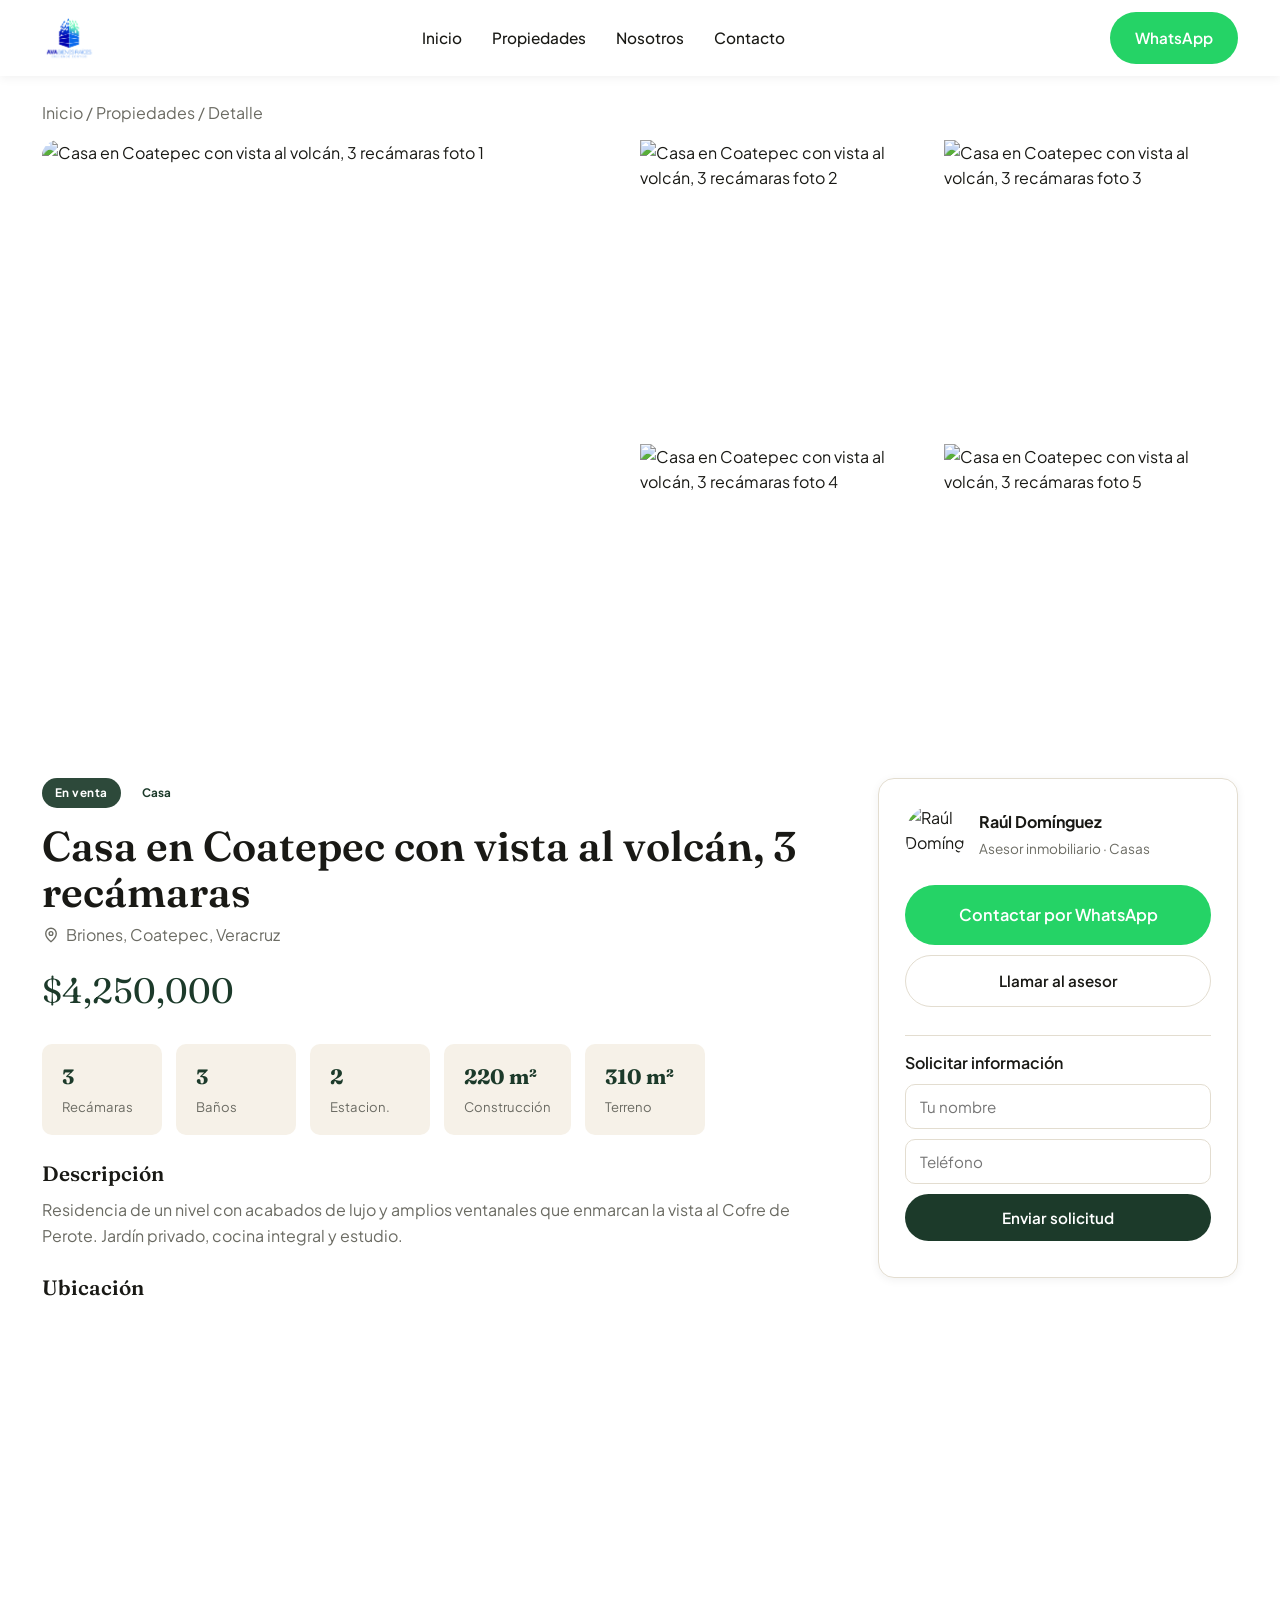
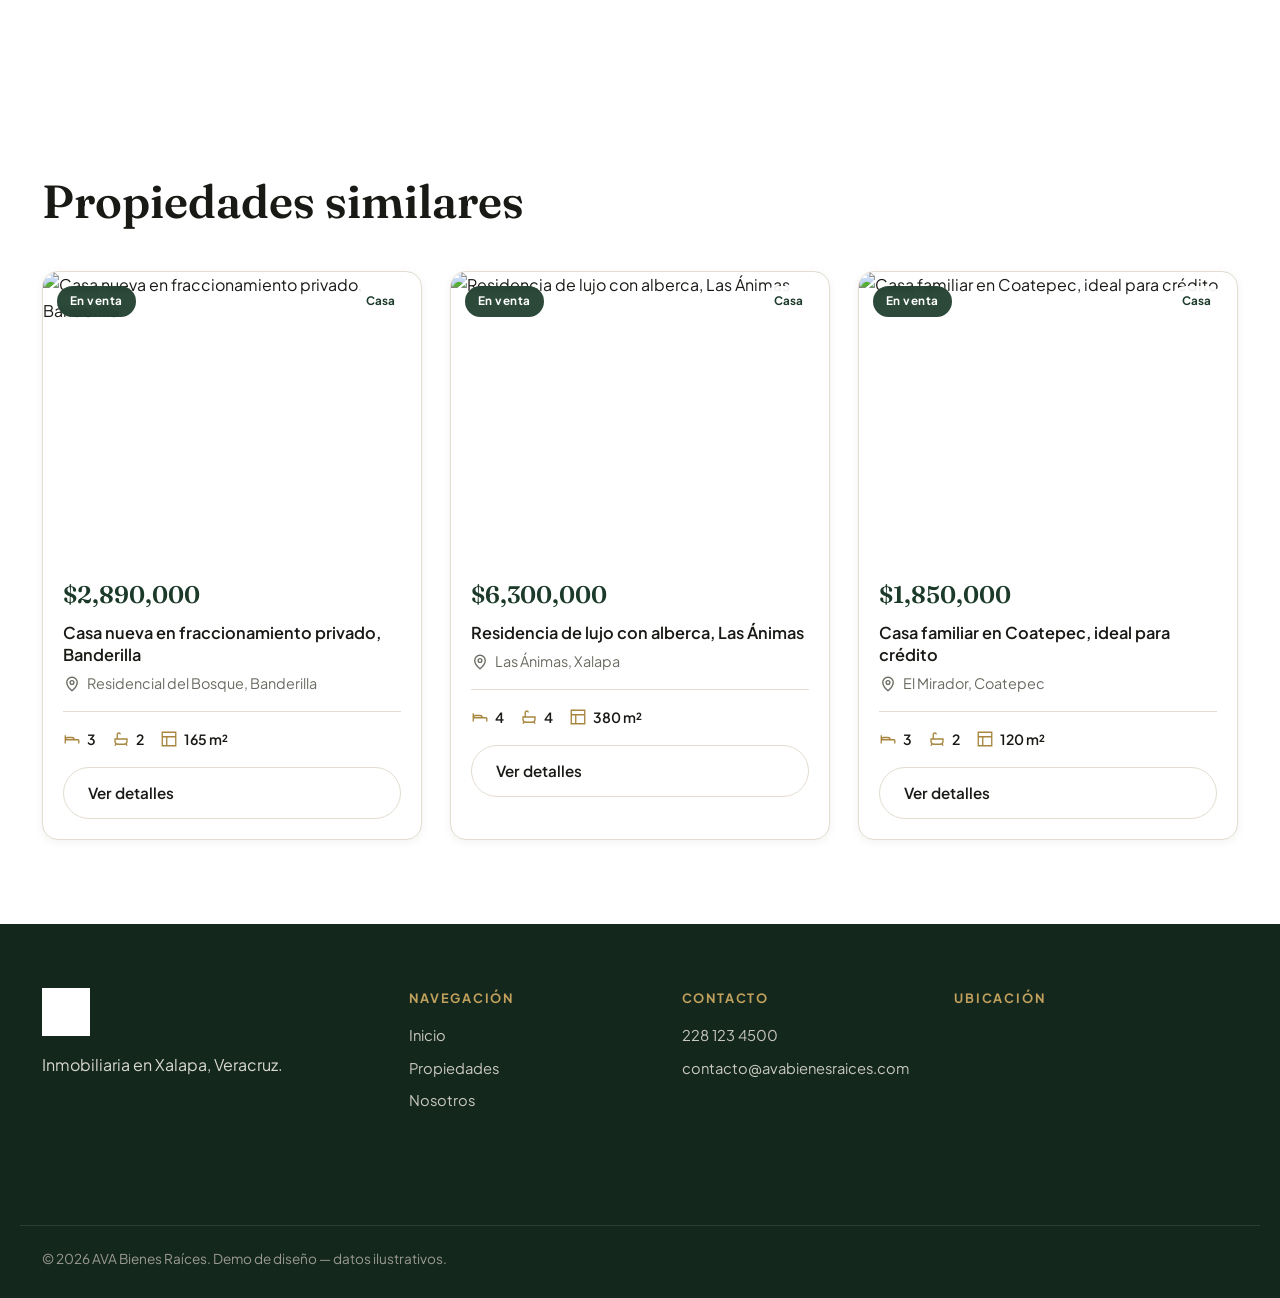
==== propiedad.html @ 2a06fb03 "Demo AVA Bienes Raíces: sitio estático con hero scrollytelling, listado, vCards de vendedores y logo" ====
<!DOCTYPE html>
<html lang="es">
<head>
  <meta charset="UTF-8" />
  <meta name="viewport" content="width=device-width, initial-scale=1.0" />
  <title>Detalle de propiedad | AVA Bienes Raíces</title>
  <link rel="preconnect" href="https://fonts.googleapis.com" />
  <link rel="preconnect" href="https://fonts.gstatic.com" crossorigin />
  <link href="https://fonts.googleapis.com/css2?family=Fraunces:opsz,wght@9..144,400;9..144,500;9..144,600&family=Plus+Jakarta+Sans:wght@400;500;600;700&display=swap" rel="stylesheet" />
  <link rel="icon" type="image/png" href="img/favicon.png" />
  <link rel="stylesheet" href="css/styles.css" />
</head>
<body>

  <header class="site-header scrolled">
    <div class="container nav">
      <a href="index.html" class="brand">
        <img src="img/logo.png" alt="AVA Bienes Raíces" class="brand__logo">
      </a>
      <nav class="nav__links">
        <a href="index.html">Inicio</a>
        <a href="propiedades.html">Propiedades</a>
        <a href="index.html#nosotros">Nosotros</a>
        <a href="index.html#contacto">Contacto</a>
      </nav>
      <div class="nav__cta">
        <a href="https://wa.me/522281234500" class="btn btn--wa">WhatsApp</a>
        <button class="nav__toggle" aria-label="Menú"><span></span><span></span><span></span></button>
      </div>
    </div>
  </header>

  <main class="detail">
    <div class="container">
      <p class="breadcrumb" style="color:var(--muted); margin-bottom:14px"><a href="index.html">Inicio</a> / <a href="propiedades.html">Propiedades</a> / Detalle</p>
      <div class="gallery" id="gallery"></div>

      <div class="detail__grid">
        <div id="detail-main"></div>
        <aside id="sidebar"></aside>
      </div>
    </div>

    <section class="section">
      <div class="container">
        <div class="section-head"><h2>Propiedades similares</h2></div>
        <div class="grid-cards" id="relacionadas"></div>
      </div>
    </section>
  </main>

  <!-- Lightbox -->
  <div class="lightbox" id="lightbox">
    <button class="lightbox__close" id="lb-close" aria-label="Cerrar">&times;</button>
    <button class="lightbox__nav lightbox__nav--prev" id="lb-prev" aria-label="Anterior">&#10094;</button>
    <img id="lb-img" src="" alt="Foto de la propiedad">
    <button class="lightbox__nav lightbox__nav--next" id="lb-next" aria-label="Siguiente">&#10095;</button>
    <div class="lightbox__count" id="lb-count"></div>
  </div>

  <footer class="footer">
    <div class="container footer__grid">
      <div>
        <a href="index.html" class="brand">
          <img src="img/logo.png" alt="AVA Bienes Raíces" class="brand__logo">
        </a>
        <p style="margin-top:16px; max-width:280px;">Inmobiliaria en Xalapa, Veracruz.</p>
      </div>
      <div>
        <h4>Navegación</h4>
        <a href="index.html">Inicio</a>
        <a href="propiedades.html">Propiedades</a>
        <a href="index.html#nosotros">Nosotros</a>
      </div>
      <div>
        <h4>Contacto</h4>
        <a href="tel:+522281234500">228 123 4500</a>
        <a href="mailto:contacto@avabienesraices.com">contacto@avabienesraices.com</a>
      </div>
      <div>
        <h4>Ubicación</h4>
        <iframe class="footer__map" loading="lazy" src="https://www.google.com/maps?q=Xalapa,Veracruz&output=embed"></iframe>
      </div>
    </div>
    <div class="container footer__bottom">
      <span>© 2026 AVA Bienes Raíces. Demo de diseño — datos ilustrativos.</span>
    </div>
  </footer>

  <script src="js/data.js"></script>
  <script src="js/main.js"></script>
  <script src="js/propiedad.js"></script>
</body>
</html>
---- css/styles.css ----
/* ===========================================================
   AVA Bienes Raíces — Demo estática
   Paleta premium: verde bosque + dorado arena + crema
   =========================================================== */

:root {
  --forest: #1c3a2a;
  --forest-2: #2e5a3e;
  --gold: #c0a05c;
  --gold-dark: #a8863f;
  --cream: #f6f1e8;
  --cream-2: #efe7d8;
  --ink: #191915;
  --muted: #6b6b63;
  --paper: #ffffff;
  --line: #e3ddd0;
  --whatsapp: #25d366;

  --shadow-sm: 0 2px 10px rgba(25, 25, 21, 0.06);
  --shadow-md: 0 14px 40px rgba(25, 25, 21, 0.12);
  --radius: 16px;
  --radius-sm: 10px;
  --max: 1240px;

  --font-display: "Fraunces", Georgia, serif;
  --font-body: "Plus Jakarta Sans", system-ui, sans-serif;
}

* { box-sizing: border-box; margin: 0; padding: 0; }

html { scroll-behavior: smooth; }

body {
  font-family: var(--font-body);
  color: var(--ink);
  background: var(--paper);
  line-height: 1.6;
  -webkit-font-smoothing: antialiased;
}

img { display: block; max-width: 100%; }
a { color: inherit; text-decoration: none; }
button { font-family: inherit; cursor: pointer; }

h1, h2, h3 { font-family: var(--font-display); font-weight: 600; line-height: 1.1; }

.container { width: 100%; max-width: var(--max); margin-inline: auto; padding-inline: 22px; }

.eyebrow {
  font-size: 0.78rem; letter-spacing: 0.22em; text-transform: uppercase;
  color: var(--gold-dark); font-weight: 700;
}

.section { padding: 84px 0; }
.section--cream { background: var(--cream); }
.section-head { max-width: 640px; margin-bottom: 44px; }
.section-head h2 { font-size: clamp(1.9rem, 4vw, 2.9rem); margin: 10px 0 8px; }
.section-head p { color: var(--muted); font-size: 1.05rem; }

/* ---------- Botones ---------- */
.btn {
  display: inline-flex; align-items: center; gap: 9px;
  padding: 13px 24px; border-radius: 999px; font-weight: 600;
  border: 1px solid transparent; font-size: 0.95rem;
  transition: transform .2s ease, background .2s ease, color .2s ease;
}
.btn:hover { transform: translateY(-2px); }
.btn--primary { background: var(--forest); color: #fff; }
.btn--primary:hover { background: var(--forest-2); }
.btn--gold { background: var(--gold); color: var(--forest); }
.btn--gold:hover { background: var(--gold-dark); color: #fff; }
.btn--ghost { border-color: var(--line); color: var(--ink); background: #fff; }
.btn--wa { background: var(--whatsapp); color: #fff; }
.btn--wa:hover { background: #1da851; }
.btn--block { width: 100%; justify-content: center; }
.btn--lg { padding: 16px 30px; font-size: 1.02rem; }

/* ---------- Header ---------- */
.site-header {
  position: fixed; inset: 0 0 auto 0; z-index: 100;
  background: rgba(255,255,255,.0);
  transition: background .3s ease, box-shadow .3s ease;
}
.site-header.scrolled { background: rgba(255,255,255,.96); box-shadow: var(--shadow-sm); backdrop-filter: blur(8px); }
.nav { display: flex; align-items: center; justify-content: space-between; height: 76px; }
.brand { display: inline-flex; align-items: center; gap: 12px; font-family: var(--font-display); font-weight: 600; }
.brand__logo { height: 54px; width: auto; display: block; }
/* Logo en blanco sobre fondos oscuros (hero sin scroll y footer) */
.site-header:not(.scrolled) .brand__logo,
.footer .brand__logo { filter: brightness(0) invert(1); }
.footer .brand__logo { height: 48px; }
.brand__mark {
  width: 42px; height: 42px; border-radius: 11px;
  background: var(--forest); color: var(--gold);
  display: grid; place-items: center; font-size: 1.25rem; font-weight: 700;
  font-family: var(--font-display);
}
.brand__name { line-height: 1; }
.brand__name b { display: block; font-size: 1.18rem; letter-spacing: .02em; }
.brand__name span { font-size: .62rem; letter-spacing: .35em; text-transform: uppercase; color: var(--gold-dark); font-family: var(--font-body); font-weight: 700; }

.nav__links { display: flex; align-items: center; gap: 30px; }
.nav__links a { font-weight: 500; font-size: .96rem; position: relative; padding: 4px 0; }
.nav__links a::after { content: ""; position: absolute; left: 0; bottom: -2px; width: 0; height: 2px; background: var(--gold); transition: width .25s; }
.nav__links a:hover::after, .nav__links a.active::after { width: 100%; }
.nav__cta { display: flex; align-items: center; gap: 14px; }

/* Header en hero (texto claro) */
.site-header:not(.scrolled) .nav__links a,
.site-header:not(.scrolled) .brand { color: #fff; }
.site-header:not(.scrolled) .brand__name span { color: var(--gold); }

.nav__toggle { display: none; background: none; border: 0; flex-direction: column; gap: 5px; }
.nav__toggle span { width: 26px; height: 2px; background: currentColor; display: block; }

/* ---------- Hero scrollytelling ---------- */
.hero { position: relative; height: 600vh; }
.hero__pin { position: sticky; top: 0; height: 100vh; overflow: hidden; }
.hero__frame { position: absolute; inset: 0; opacity: 0; }
.hero__frame img { width: 100%; height: 100%; object-fit: cover; transform: scale(1.05); }
.hero__frame::after { content: ""; position: absolute; inset: 0; background: linear-gradient(180deg, rgba(20,30,24,.55) 0%, rgba(20,30,24,.15) 35%, rgba(20,30,24,.65) 100%); }
.hero__frame:first-child { opacity: 1; }

.hero__content {
  position: absolute; inset: 0; z-index: 5; color: #fff;
}
.hero__caption {
  position: absolute; left: 0; right: 0; bottom: 16vh; padding: 0 22px;
  text-align: center;
}
.hero__caption > * { max-width: 820px; margin-inline: auto; }
.hero__caption .eyebrow { color: var(--gold); margin-bottom: 16px; }
.hero__caption h1 { font-size: clamp(2.4rem, 6.5vw, 5rem); font-weight: 500; text-shadow: 0 4px 30px rgba(0,0,0,.4); }
.hero__caption p { font-size: 1.15rem; margin-top: 14px; opacity: .92; }
.hero__scrollhint { position: absolute; bottom: 28px; left: 50%; transform: translateX(-50%); z-index: 6; color: #fff; font-size: .8rem; letter-spacing: .2em; text-transform: uppercase; opacity: .85; }
.hero__scrollhint span { display: block; width: 1px; height: 36px; background: #fff; margin: 8px auto 0; animation: pulse 1.8s infinite; }
@keyframes pulse { 0%,100% { opacity: .3; transform: scaleY(.6);} 50%{opacity:1; transform: scaleY(1);} }

/* ---------- Buscador rápido ---------- */
.search { position: relative; z-index: 20; margin-top: -64px; }
.search__card {
  background: #fff; border-radius: var(--radius); box-shadow: var(--shadow-md);
  padding: 26px; display: grid; grid-template-columns: repeat(4, 1fr) auto; gap: 16px; align-items: end;
}
.field label { display: block; font-size: .72rem; letter-spacing: .12em; text-transform: uppercase; font-weight: 700; color: var(--muted); margin-bottom: 7px; }
.field select, .field input {
  width: 100%; padding: 12px 14px; border: 1px solid var(--line); border-radius: var(--radius-sm);
  font-family: inherit; font-size: .95rem; background: var(--paper); color: var(--ink);
}
.field select:focus, .field input:focus { outline: 2px solid var(--gold); border-color: transparent; }

/* ---------- Grid de propiedades ---------- */
.grid-cards { display: grid; grid-template-columns: repeat(3, 1fr); gap: 28px; }

.card {
  background: #fff; border-radius: var(--radius); overflow: hidden;
  box-shadow: var(--shadow-sm); border: 1px solid var(--line);
  transition: transform .25s ease, box-shadow .25s ease; display: flex; flex-direction: column;
}
.card:hover { transform: translateY(-6px); box-shadow: var(--shadow-md); }
.card__media { position: relative; aspect-ratio: 4/3; overflow: hidden; }
.card__media img { width: 100%; height: 100%; object-fit: cover; transition: transform .5s ease; }
.card:hover .card__media img { transform: scale(1.06); }
.badge {
  position: absolute; top: 14px; left: 14px; padding: 6px 13px; border-radius: 999px;
  font-size: .73rem; font-weight: 700; letter-spacing: .04em; color: #fff; backdrop-filter: blur(3px);
}
.badge--venta { background: rgba(28,58,42,.92); }
.badge--renta { background: rgba(192,160,92,.95); color: var(--forest); }
.card__type { position: absolute; top: 14px; right: 14px; background: rgba(255,255,255,.92); color: var(--forest); padding: 6px 12px; border-radius: 999px; font-size: .73rem; font-weight: 700; }
.card__body { padding: 20px; display: flex; flex-direction: column; flex: 1; }
.card__price { font-family: var(--font-display); font-size: 1.5rem; color: var(--forest); font-weight: 600; }
.card__price small { font-size: .8rem; color: var(--muted); font-family: var(--font-body); font-weight: 500; }
.card__title { font-family: var(--font-body); font-weight: 600; font-size: 1.02rem; margin: 8px 0 6px; line-height: 1.35; }
.card__loc { color: var(--muted); font-size: .9rem; display: flex; align-items: center; gap: 6px; }
.card__specs { display: flex; gap: 16px; margin-top: 16px; padding-top: 16px; border-top: 1px solid var(--line); color: var(--ink); font-size: .88rem; font-weight: 600; }
.card__specs span { display: flex; align-items: center; gap: 6px; }
.card__specs svg { color: var(--gold-dark); }
.card a.card__link { margin-top: auto; }

.icon { width: 18px; height: 18px; stroke: currentColor; fill: none; stroke-width: 1.8; }

/* ---------- Nosotros ---------- */
.about { display: grid; grid-template-columns: 1.1fr 1fr; gap: 56px; align-items: center; }
.about__img { border-radius: var(--radius); overflow: hidden; box-shadow: var(--shadow-md); aspect-ratio: 4/3; }
.about__img img { width: 100%; height: 100%; object-fit: cover; }
.about h2 { font-size: clamp(1.9rem, 4vw, 2.8rem); margin: 10px 0 18px; }
.about p { color: var(--muted); margin-bottom: 16px; }
.stats { display: flex; gap: 38px; margin-top: 26px; }
.stats b { font-family: var(--font-display); font-size: 2.2rem; color: var(--forest); display: block; }
.stats span { font-size: .85rem; color: var(--muted); }

/* ---------- CTA banda ---------- */
.cta-band { background: var(--forest); color: #fff; text-align: center; }
.cta-band h2 { font-size: clamp(1.8rem, 4vw, 2.6rem); margin-bottom: 12px; }
.cta-band p { opacity: .85; max-width: 560px; margin: 0 auto 26px; }

/* ---------- Footer ---------- */
.footer { background: #14271d; color: #d8d8cf; padding: 64px 0 28px; }
.footer__grid { display: grid; grid-template-columns: 1.4fr 1fr 1fr 1.2fr; gap: 36px; }
.footer h4 { font-family: var(--font-body); font-size: .8rem; letter-spacing: .14em; text-transform: uppercase; color: var(--gold); margin-bottom: 16px; }
.footer a { color: #c8c8be; font-size: .92rem; display: block; margin-bottom: 9px; }
.footer a:hover { color: #fff; }
.footer .brand__name b { color: #fff; }
.footer__socials { display: flex; gap: 12px; margin-top: 16px; }
.footer__socials a { width: 38px; height: 38px; border-radius: 50%; background: rgba(255,255,255,.08); display: grid; place-items: center; margin: 0; }
.footer__socials a:hover { background: var(--gold); color: var(--forest); }
.footer__map { border-radius: var(--radius-sm); overflow: hidden; border: 0; width: 100%; height: 150px; }
.footer__bottom { border-top: 1px solid rgba(255,255,255,.1); margin-top: 44px; padding-top: 22px; font-size: .85rem; color: #9a9a90; display: flex; justify-content: space-between; flex-wrap: wrap; gap: 8px; }

/* ---------- Página listado ---------- */
.page-head { padding: 128px 0 40px; background: var(--cream); }
.page-head h1 { font-size: clamp(2.2rem, 5vw, 3.4rem); }
.page-head .breadcrumb { color: var(--muted); font-size: .9rem; margin-bottom: 8px; }
.layout { display: grid; grid-template-columns: 280px 1fr; gap: 36px; align-items: start; }
.filters { background: #fff; border: 1px solid var(--line); border-radius: var(--radius); padding: 24px; position: sticky; top: 96px; }
.filters h3 { font-family: var(--font-body); font-size: 1rem; margin-bottom: 18px; }
.filters .field { margin-bottom: 18px; }
.results-bar { display: flex; justify-content: space-between; align-items: center; margin-bottom: 24px; }
.results-bar p { color: var(--muted); }
.grid-cards--2 { grid-template-columns: repeat(2, 1fr); }
.empty { text-align: center; padding: 60px 20px; color: var(--muted); }
.loadmore-wrap { text-align: center; margin-top: 44px; }

/* ---------- Página detalle ---------- */
.detail { padding-top: 100px; }
.gallery { display: grid; grid-template-columns: 2fr 1fr 1fr; grid-template-rows: repeat(2, 1fr); gap: 10px; border-radius: var(--radius); overflow: hidden; aspect-ratio: 16/8; }
.gallery img { width: 100%; height: 100%; object-fit: cover; cursor: pointer; transition: opacity .2s; }
.gallery img:hover { opacity: .9; }
.gallery img:first-child { grid-row: span 2; }
.detail__grid { display: grid; grid-template-columns: 1fr 360px; gap: 44px; margin-top: 40px; align-items: start; }
.detail__head h1 { font-size: clamp(1.8rem, 4vw, 2.6rem); margin: 6px 0; }
.detail__price { font-family: var(--font-display); font-size: 2.2rem; color: var(--forest); margin: 16px 0; }
.specbar { display: flex; flex-wrap: wrap; gap: 14px; margin: 24px 0; }
.specbar .spec { background: var(--cream); border-radius: var(--radius-sm); padding: 16px 20px; min-width: 120px; }
.specbar .spec b { display: block; font-size: 1.3rem; font-family: var(--font-display); color: var(--forest); }
.specbar .spec span { font-size: .82rem; color: var(--muted); }
.detail__desc { margin: 28px 0; }
.detail__desc h3 { margin-bottom: 12px; font-size: 1.3rem; }
.detail__desc p { color: var(--muted); }
.detail-map { width: 100%; height: 320px; border: 0; border-radius: var(--radius); margin-top: 16px; }
.sidebar-card { background: #fff; border: 1px solid var(--line); border-radius: var(--radius); padding: 26px; box-shadow: var(--shadow-sm); position: sticky; top: 96px; }
.agent { display: flex; gap: 14px; align-items: center; margin-bottom: 20px; }
.agent img { width: 60px; height: 60px; border-radius: 50%; object-fit: cover; }
.agent b { display: block; }
.agent span { font-size: .85rem; color: var(--muted); }
.sidebar-card .btn { margin-bottom: 10px; }

/* Lightbox */
.lightbox { position: fixed; inset: 0; background: rgba(15,20,16,.94); z-index: 200; display: none; align-items: center; justify-content: center; flex-direction: column; }
.lightbox.open { display: flex; }
.lightbox img { max-width: 90vw; max-height: 80vh; border-radius: 8px; object-fit: contain; }
.lightbox__close { position: absolute; top: 22px; right: 28px; color: #fff; font-size: 2.4rem; background: none; border: 0; line-height: 1; }
.lightbox__nav { position: absolute; top: 50%; transform: translateY(-50%); background: rgba(255,255,255,.12); color:#fff; border:0; width: 54px; height: 54px; border-radius: 50%; font-size: 1.6rem; }
.lightbox__nav--prev { left: 24px; } .lightbox__nav--next { right: 24px; }
.lightbox__count { color: #fff; margin-top: 16px; font-size: .9rem; opacity: .8; }

/* Form simulado */
.form-note { display: none; background: #e7f5ec; color: #1c6b3a; padding: 12px 16px; border-radius: var(--radius-sm); margin-top: 12px; font-size: .9rem; font-weight: 600; }
.form-note.show { display: block; }

/* ---------- Categorías de inmuebles ---------- */
.cat-grid { display: grid; grid-template-columns: repeat(4, 1fr); gap: 20px; }
.cat-card { position: relative; border-radius: var(--radius); overflow: hidden; aspect-ratio: 3/4; display: block; box-shadow: var(--shadow-sm); }
.cat-card img { width: 100%; height: 100%; object-fit: cover; transition: transform .5s ease; }
.cat-card:hover img { transform: scale(1.07); }
.cat-card__overlay { position: absolute; inset: 0; display: flex; flex-direction: column; justify-content: flex-end; padding: 22px; color: #fff; background: linear-gradient(180deg, rgba(20,30,24,0) 35%, rgba(20,30,24,.85) 100%); }
.cat-card__overlay h3 { font-size: 1.3rem; font-weight: 600; }
.cat-card__overlay span { font-size: .85rem; opacity: .85; margin-top: 2px; }
.cat-card::after { content: "→"; position: absolute; top: 16px; right: 16px; width: 38px; height: 38px; background: rgba(255,255,255,.18); border-radius: 50%; display: grid; place-items: center; color: #fff; backdrop-filter: blur(4px); transition: background .25s, transform .25s; }
.cat-card:hover::after { background: var(--gold); transform: translateX(3px); }

/* ---------- Créditos ---------- */
.credits-grid { display: grid; grid-template-columns: repeat(4, 1fr); gap: 22px; }
.credit-card { background: #fff; border: 1px solid var(--line); border-radius: var(--radius); padding: 30px 26px; position: relative; overflow: hidden; transition: transform .25s, box-shadow .25s; }
.credit-card:hover { transform: translateY(-6px); box-shadow: var(--shadow-md); }
.credit-card__num { font-family: var(--font-display); font-size: 2.4rem; color: var(--gold); opacity: .55; font-weight: 600; }
.credit-card h3 { font-size: 1.25rem; margin: 6px 0 10px; color: var(--forest); }
.credit-card p { color: var(--muted); font-size: .94rem; }

/* ---------- Equipo (cards) ---------- */
.team-grid { display: grid; grid-template-columns: repeat(3, 1fr); gap: 26px; }
.team-card { display: flex; gap: 18px; align-items: center; background: #fff; border: 1px solid var(--line); border-radius: var(--radius); padding: 18px; transition: transform .25s, box-shadow .25s; }
.team-card:hover { transform: translateY(-5px); box-shadow: var(--shadow-md); }
.team-card__photo { width: 92px; height: 92px; border-radius: 50%; overflow: hidden; flex-shrink: 0; border: 3px solid var(--cream); }
.team-card__photo img { width: 100%; height: 100%; object-fit: cover; }
.team-card__info { display: flex; flex-direction: column; gap: 3px; }
.team-card__info h3 { font-family: var(--font-body); font-size: 1.1rem; font-weight: 700; }
.team-card__role { color: var(--muted); font-size: .86rem; }
.team-card__count { color: var(--forest); font-size: .82rem; font-weight: 600; display: flex; align-items: center; gap: 5px; margin-top: 4px; }
.team-card__count .icon { width: 15px; height: 15px; }
.team-card__link { color: var(--gold-dark); font-weight: 700; font-size: .85rem; margin-top: 6px; }

/* ---------- Contacto moderno ---------- */
.contact-wrap { display: grid; grid-template-columns: 1fr 1fr; gap: 48px; align-items: start; }
.contact-intro h2 { font-size: clamp(1.9rem, 4vw, 2.7rem); margin: 10px 0 12px; }
.contact-sub { color: var(--muted); margin-bottom: 26px; }
.contact-buttons { display: flex; gap: 12px; flex-wrap: wrap; }
.contact-card { background: #fff; border: 1px solid var(--line); border-radius: var(--radius); padding: 30px; box-shadow: var(--shadow-md); }
.contact-card h3 { font-family: var(--font-body); font-size: 1.2rem; margin-bottom: 18px; }
.contact-card .field { margin-bottom: 16px; }

/* Botones de elección (vender/comprar, tipo) */
.choice { display: grid; grid-template-columns: 1fr 1fr; gap: 10px; }
.choice--wrap { grid-template-columns: 1fr 1fr; }
.choice__btn {
  padding: 13px 14px; border: 1.5px solid var(--line); background: #fff; color: var(--ink);
  border-radius: var(--radius-sm); font-weight: 600; font-size: .92rem; transition: all .18s ease;
}
.choice__btn:hover { border-color: var(--gold); }
.choice__btn.active { background: var(--forest); color: #fff; border-color: var(--forest); }

/* Pasos que aparecen progresivamente */
.contact-step { display: none; }
.contact-step.show { display: block; animation: fadeStep .35s ease; }
@keyframes fadeStep { from { opacity: 0; transform: translateY(8px); } to { opacity: 1; transform: none; } }

/* ---------- vCard vendedor ---------- */
.vendor-page { padding-top: 96px; }
.vendor-layout { display: grid; grid-template-columns: 380px 1fr; gap: 44px; align-items: start; padding-top: 36px; padding-bottom: 40px; }
.vcard { background: #fff; border: 1px solid var(--line); border-radius: var(--radius); overflow: hidden; box-shadow: var(--shadow-md); position: sticky; top: 96px; }
.vcard__cover { height: 110px; background: linear-gradient(120deg, var(--forest), var(--forest-2)); position: relative; }
.vcard__cover::after { content: ""; position: absolute; inset: 0; background: radial-gradient(circle at 80% 20%, rgba(192,160,92,.5), transparent 60%); }
.vcard__body { padding: 0 26px 26px; text-align: center; margin-top: -56px; }
.vcard__photo { width: 112px; height: 112px; border-radius: 50%; overflow: hidden; margin: 0 auto 14px; border: 4px solid #fff; box-shadow: var(--shadow-sm); }
.vcard__photo img { width: 100%; height: 100%; object-fit: cover; }
.vcard__body h1 { font-size: 1.6rem; }
.vcard__role { color: var(--gold-dark); font-weight: 600; font-size: .92rem; margin-top: 2px; }
.vcard__bio { color: var(--muted); font-size: .92rem; margin: 14px 0 20px; text-align: left; }
.vcard__actions { display: flex; gap: 10px; margin-bottom: 20px; }
.vcard__actions .btn { flex: 1; justify-content: center; }
.vcard__contacts { text-align: left; border-top: 1px solid var(--line); }
.vc-row { display: flex; justify-content: space-between; align-items: center; padding: 13px 2px; border-bottom: 1px solid var(--line); font-size: .9rem; }
.vc-row span { color: var(--muted); }
.vc-row b { color: var(--ink); font-weight: 600; }
.vc-row:hover b { color: var(--gold-dark); }
.vcard__save { display: block; margin-top: 18px; background: var(--gold); color: var(--forest); text-align: center; padding: 14px; border-radius: 999px; font-weight: 700; transition: background .2s, color .2s; }
.vcard__save:hover { background: var(--gold-dark); color: #fff; }
.vendor-props-title { font-size: clamp(1.5rem, 3vw, 2.1rem); margin-bottom: 24px; }

/* ---------- Animaciones entrada ---------- */
.reveal { opacity: 0; transform: translateY(30px); transition: opacity .7s ease, transform .7s ease; }
.reveal.in { opacity: 1; transform: none; }

/* ---------- Responsive ---------- */
@media (max-width: 1000px) {
  .grid-cards { grid-template-columns: repeat(2, 1fr); }
  .about { grid-template-columns: 1fr; }
  .detail__grid { grid-template-columns: 1fr; }
  .layout { grid-template-columns: 1fr; }
  .filters { position: static; }
  .footer__grid { grid-template-columns: 1fr 1fr; }
  .cat-grid { grid-template-columns: repeat(2, 1fr); }
  .credits-grid { grid-template-columns: repeat(2, 1fr); }
  .team-grid { grid-template-columns: repeat(2, 1fr); }
  .contact-wrap { grid-template-columns: 1fr; gap: 32px; }
  .vendor-layout { grid-template-columns: 1fr; }
  .vcard { position: static; max-width: 460px; margin: 0 auto; }
}
@media (max-width: 760px) {
  .nav__links, .nav__cta .btn--ghost { display: none; }
  .nav__toggle { display: flex; }
  .nav__links.open { display: flex; position: absolute; top: 76px; left: 0; right: 0; flex-direction: column; background: #fff; padding: 20px 22px; gap: 16px; box-shadow: var(--shadow-md); }
  .nav__links.open a { color: var(--ink) !important; }
  .search__card { grid-template-columns: 1fr 1fr; }
  .grid-cards, .grid-cards--2 { grid-template-columns: 1fr; }
  .cat-grid { grid-template-columns: 1fr 1fr; gap: 12px; }
  .cat-card { aspect-ratio: 1/1; }
  .credits-grid { grid-template-columns: 1fr; }
  .team-grid { grid-template-columns: 1fr; }
  .team-card { gap: 14px; padding: 14px; }
  .team-card__photo { width: 76px; height: 76px; }
  .contact-card { padding: 22px; }
  .vcard__actions { flex-direction: column; }
  .stats { flex-wrap: wrap; gap: 22px; }
  .gallery { grid-template-columns: 1fr 1fr; aspect-ratio: 4/3; }
  .gallery img:first-child { grid-column: span 2; grid-row: auto; }
  .hero { height: 480vh; }
  .footer__grid { grid-template-columns: 1fr; }
}
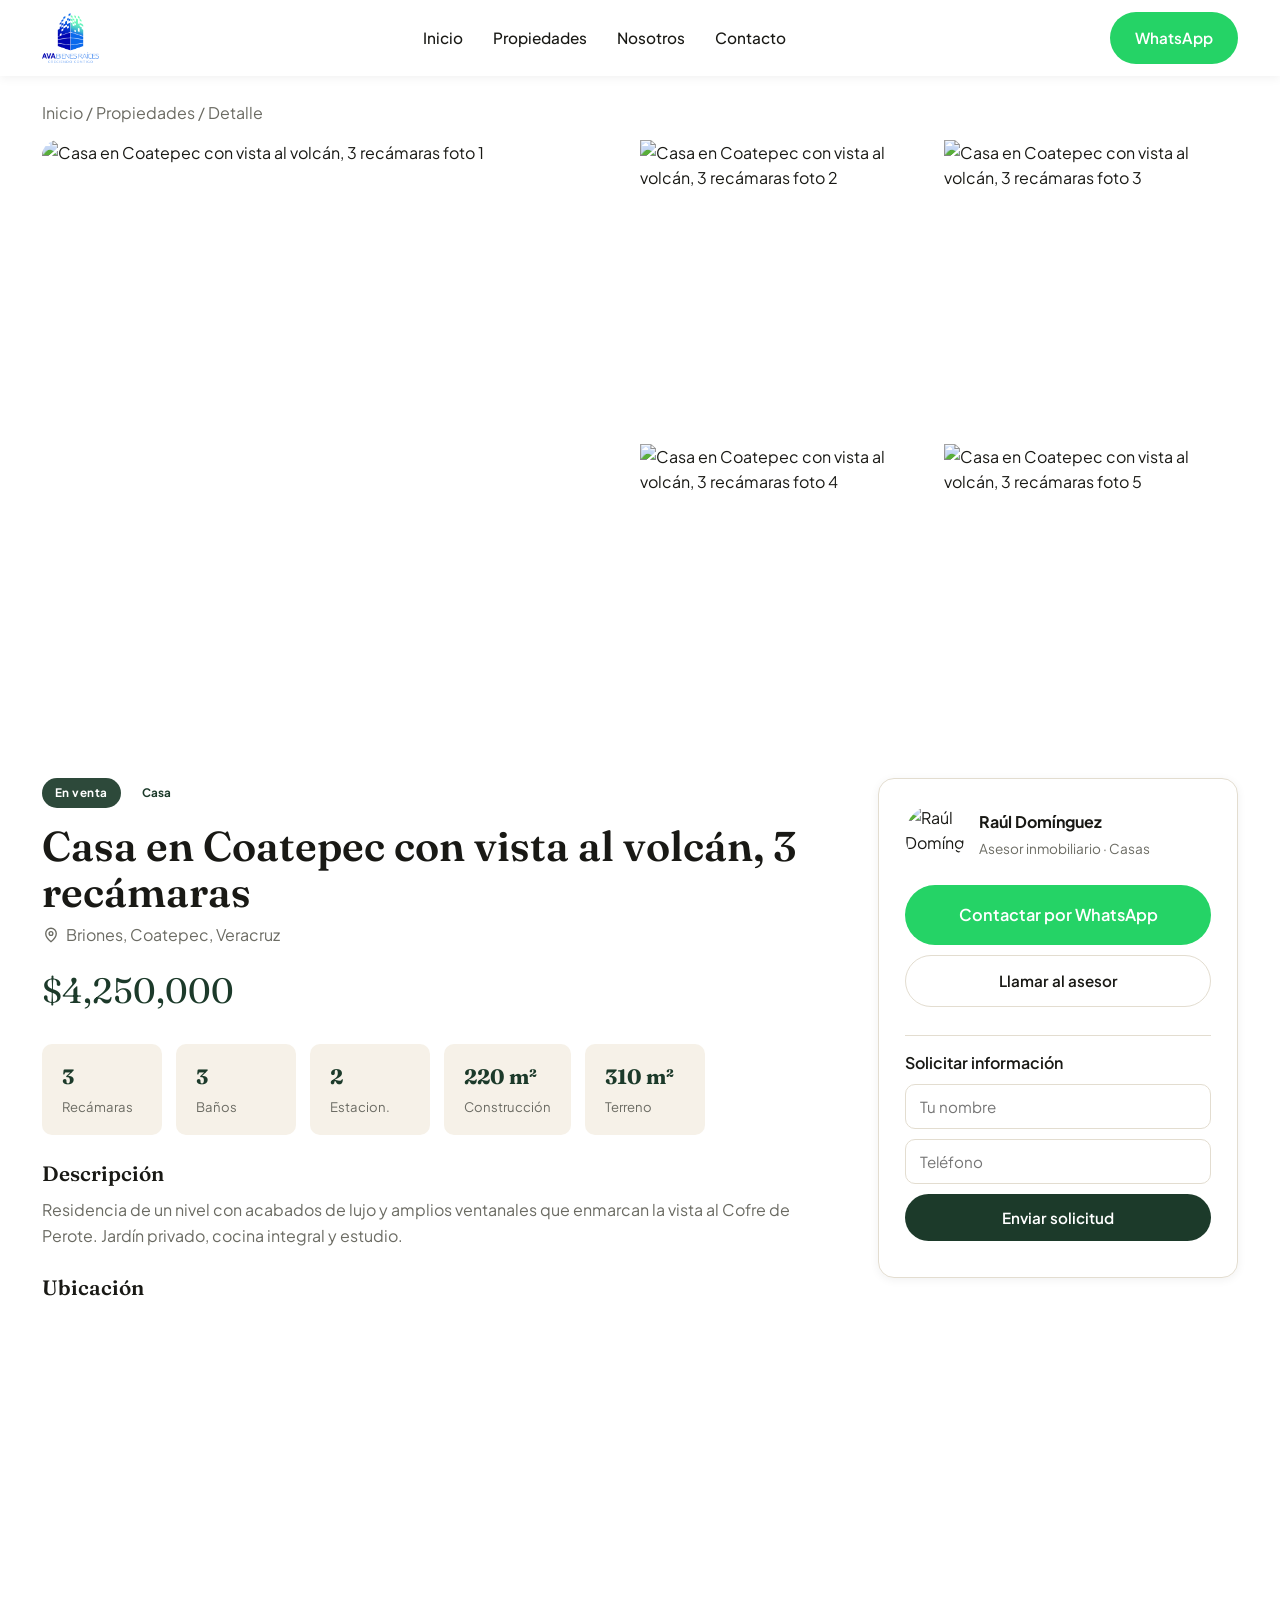
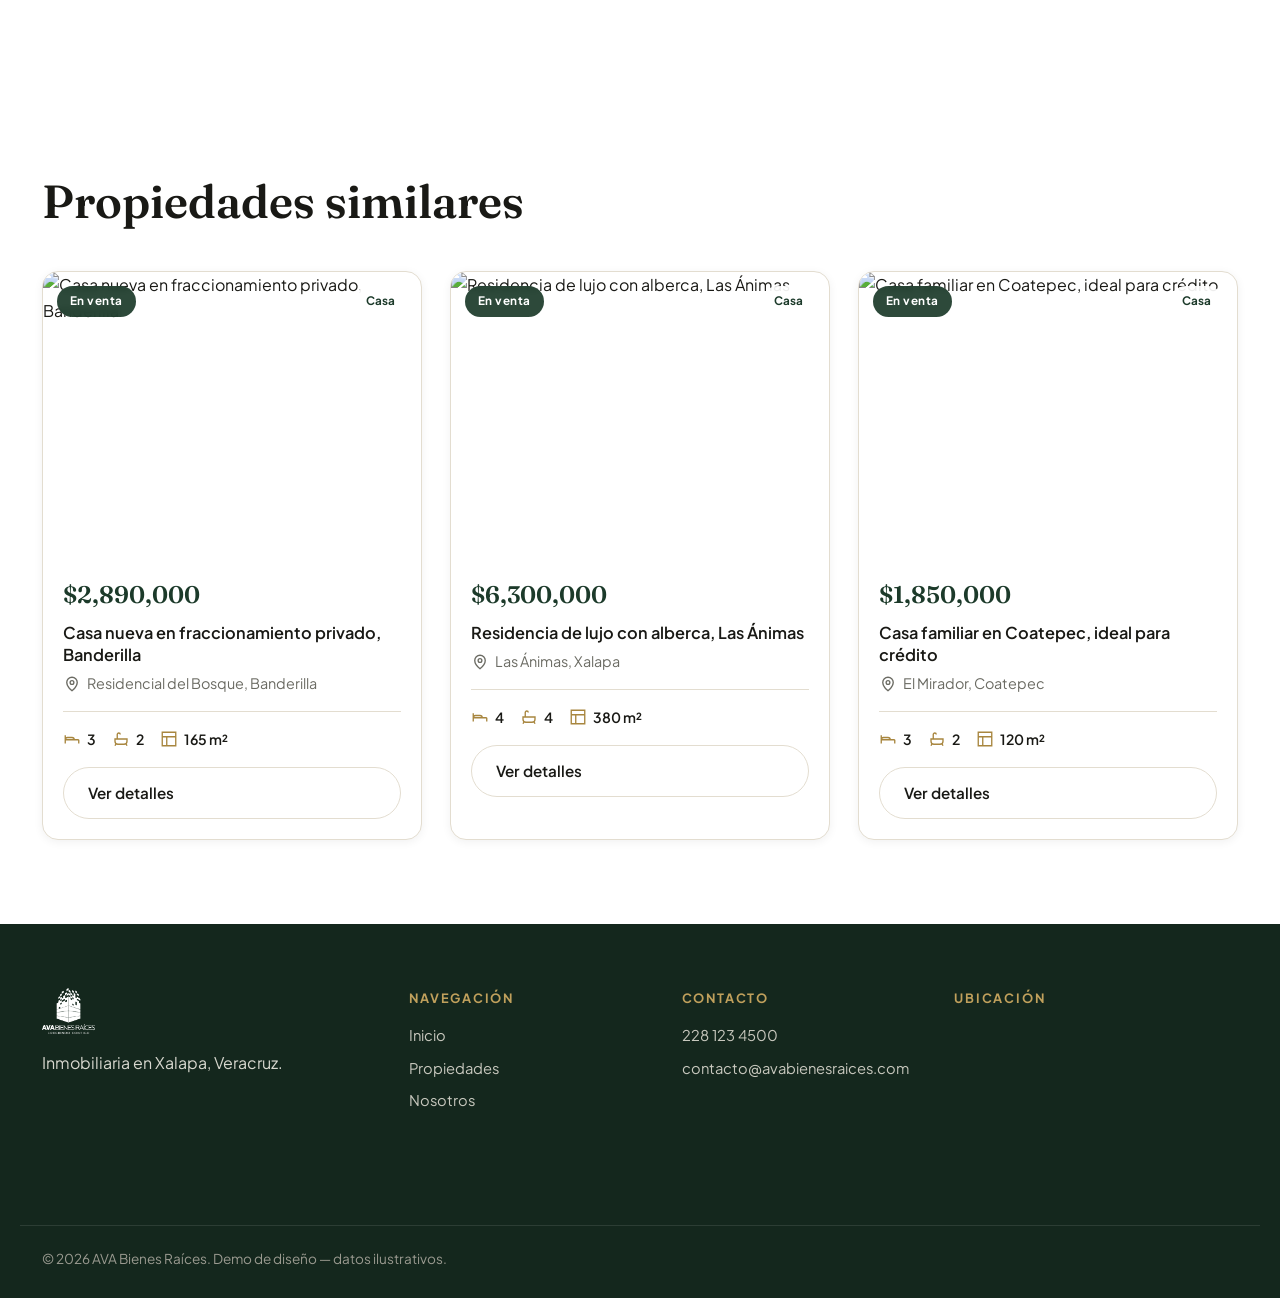
==== commit f14f5cbf: "Logo color/blanco según fondo, acentos en azul, hero centrado y vCard rediseñada estilo tarjeta con " ====
--- a/propiedad.html
+++ b/propiedad.html
@@ -15,7 +15,8 @@
   <header class="site-header scrolled">
     <div class="container nav">
       <a href="index.html" class="brand">
-        <img src="img/logo.png" alt="AVA Bienes Raíces" class="brand__logo">
+        <img src="img/logo-color.png" alt="AVA Bienes Raíces" class="brand__logo brand__logo--color">
+        <img src="img/logo-white.png" alt="AVA Bienes Raíces" class="brand__logo brand__logo--white">
       </a>
       <nav class="nav__links">
         <a href="index.html">Inicio</a>
@@ -62,7 +63,8 @@
     <div class="container footer__grid">
       <div>
         <a href="index.html" class="brand">
-          <img src="img/logo.png" alt="AVA Bienes Raíces" class="brand__logo">
+          <img src="img/logo-color.png" alt="AVA Bienes Raíces" class="brand__logo brand__logo--color">
+        <img src="img/logo-white.png" alt="AVA Bienes Raíces" class="brand__logo brand__logo--white">
         </a>
         <p style="margin-top:16px; max-width:280px;">Inmobiliaria en Xalapa, Veracruz.</p>
       </div>
--- a/css/styles.css
+++ b/css/styles.css
@@ -8,6 +8,8 @@
   --forest-2: #2e5a3e;
   --gold: #c0a05c;
   --gold-dark: #a8863f;
+  --blue: #1f63d6;
+  --blue-dark: #123a86;
   --cream: #f6f1e8;
   --cream-2: #efe7d8;
   --ink: #191915;
@@ -48,7 +50,7 @@
 
 .eyebrow {
   font-size: 0.78rem; letter-spacing: 0.22em; text-transform: uppercase;
-  color: var(--gold-dark); font-weight: 700;
+  color: var(--blue); font-weight: 700;
 }
 
 .section { padding: 84px 0; }
@@ -67,8 +69,10 @@
 .btn:hover { transform: translateY(-2px); }
 .btn--primary { background: var(--forest); color: #fff; }
 .btn--primary:hover { background: var(--forest-2); }
-.btn--gold { background: var(--gold); color: var(--forest); }
-.btn--gold:hover { background: var(--gold-dark); color: #fff; }
+.btn--gold { background: var(--blue); color: #fff; }
+.btn--gold:hover { background: var(--blue-dark); color: #fff; }
+.btn--blue { background: var(--blue); color: #fff; }
+.btn--blue:hover { background: var(--blue-dark); }
 .btn--ghost { border-color: var(--line); color: var(--ink); background: #fff; }
 .btn--wa { background: var(--whatsapp); color: #fff; }
 .btn--wa:hover { background: #1da851; }
@@ -83,12 +87,14 @@
 }
 .site-header.scrolled { background: rgba(255,255,255,.96); box-shadow: var(--shadow-sm); backdrop-filter: blur(8px); }
 .nav { display: flex; align-items: center; justify-content: space-between; height: 76px; }
-.brand { display: inline-flex; align-items: center; gap: 12px; font-family: var(--font-display); font-weight: 600; }
-.brand__logo { height: 54px; width: auto; display: block; }
-/* Logo en blanco sobre fondos oscuros (hero sin scroll y footer) */
-.site-header:not(.scrolled) .brand__logo,
-.footer .brand__logo { filter: brightness(0) invert(1); }
-.footer .brand__logo { height: 48px; }
+.brand { display: inline-flex; align-items: center; gap: 12px; }
+.brand__logo { height: 50px; width: auto; display: block; }
+.brand__logo--white { display: none; }
+/* Sobre fondos oscuros (hero sin scroll y footer) usa la versión blanca */
+.site-header:not(.scrolled) .brand__logo--color { display: none; }
+.site-header:not(.scrolled) .brand__logo--white { display: block; }
+.footer .brand__logo--color { display: none; }
+.footer .brand__logo--white { display: block; height: 46px; }
 .brand__mark {
   width: 42px; height: 42px; border-radius: 11px;
   background: var(--forest); color: var(--gold);
@@ -101,7 +107,7 @@
 
 .nav__links { display: flex; align-items: center; gap: 30px; }
 .nav__links a { font-weight: 500; font-size: .96rem; position: relative; padding: 4px 0; }
-.nav__links a::after { content: ""; position: absolute; left: 0; bottom: -2px; width: 0; height: 2px; background: var(--gold); transition: width .25s; }
+.nav__links a::after { content: ""; position: absolute; left: 0; bottom: -2px; width: 0; height: 2px; background: var(--blue); transition: width .25s; }
 .nav__links a:hover::after, .nav__links a.active::after { width: 100%; }
 .nav__cta { display: flex; align-items: center; gap: 14px; }
 
@@ -125,11 +131,11 @@
   position: absolute; inset: 0; z-index: 5; color: #fff;
 }
 .hero__caption {
-  position: absolute; left: 0; right: 0; bottom: 16vh; padding: 0 22px;
-  text-align: center;
+  position: absolute; left: 0; right: 0; top: 50%; transform: translateY(-50%);
+  padding: 0 22px; text-align: center;
 }
 .hero__caption > * { max-width: 820px; margin-inline: auto; }
-.hero__caption .eyebrow { color: var(--gold); margin-bottom: 16px; }
+.hero__caption .eyebrow { color: #9dbcff; margin-bottom: 16px; }
 .hero__caption h1 { font-size: clamp(2.4rem, 6.5vw, 5rem); font-weight: 500; text-shadow: 0 4px 30px rgba(0,0,0,.4); }
 .hero__caption p { font-size: 1.15rem; margin-top: 14px; opacity: .92; }
 .hero__scrollhint { position: absolute; bottom: 28px; left: 50%; transform: translateX(-50%); z-index: 6; color: #fff; font-size: .8rem; letter-spacing: .2em; text-transform: uppercase; opacity: .85; }
@@ -268,13 +274,13 @@
 .cat-card__overlay h3 { font-size: 1.3rem; font-weight: 600; }
 .cat-card__overlay span { font-size: .85rem; opacity: .85; margin-top: 2px; }
 .cat-card::after { content: "→"; position: absolute; top: 16px; right: 16px; width: 38px; height: 38px; background: rgba(255,255,255,.18); border-radius: 50%; display: grid; place-items: center; color: #fff; backdrop-filter: blur(4px); transition: background .25s, transform .25s; }
-.cat-card:hover::after { background: var(--gold); transform: translateX(3px); }
+.cat-card:hover::after { background: var(--blue); transform: translateX(3px); }
 
 /* ---------- Créditos ---------- */
 .credits-grid { display: grid; grid-template-columns: repeat(4, 1fr); gap: 22px; }
 .credit-card { background: #fff; border: 1px solid var(--line); border-radius: var(--radius); padding: 30px 26px; position: relative; overflow: hidden; transition: transform .25s, box-shadow .25s; }
 .credit-card:hover { transform: translateY(-6px); box-shadow: var(--shadow-md); }
-.credit-card__num { font-family: var(--font-display); font-size: 2.4rem; color: var(--gold); opacity: .55; font-weight: 600; }
+.credit-card__num { font-family: var(--font-display); font-size: 2.4rem; color: var(--blue); opacity: .65; font-weight: 600; }
 .credit-card h3 { font-size: 1.25rem; margin: 6px 0 10px; color: var(--forest); }
 .credit-card p { color: var(--muted); font-size: .94rem; }
 
@@ -289,7 +295,7 @@
 .team-card__role { color: var(--muted); font-size: .86rem; }
 .team-card__count { color: var(--forest); font-size: .82rem; font-weight: 600; display: flex; align-items: center; gap: 5px; margin-top: 4px; }
 .team-card__count .icon { width: 15px; height: 15px; }
-.team-card__link { color: var(--gold-dark); font-weight: 700; font-size: .85rem; margin-top: 6px; }
+.team-card__link { color: var(--blue); font-weight: 700; font-size: .85rem; margin-top: 6px; }
 
 /* ---------- Contacto moderno ---------- */
 .contact-wrap { display: grid; grid-template-columns: 1fr 1fr; gap: 48px; align-items: start; }
@@ -315,28 +321,81 @@
 .contact-step.show { display: block; animation: fadeStep .35s ease; }
 @keyframes fadeStep { from { opacity: 0; transform: translateY(8px); } to { opacity: 1; transform: none; } }
 
-/* ---------- vCard vendedor ---------- */
-.vendor-page { padding-top: 96px; }
-.vendor-layout { display: grid; grid-template-columns: 380px 1fr; gap: 44px; align-items: start; padding-top: 36px; padding-bottom: 40px; }
-.vcard { background: #fff; border: 1px solid var(--line); border-radius: var(--radius); overflow: hidden; box-shadow: var(--shadow-md); position: sticky; top: 96px; }
-.vcard__cover { height: 110px; background: linear-gradient(120deg, var(--forest), var(--forest-2)); position: relative; }
-.vcard__cover::after { content: ""; position: absolute; inset: 0; background: radial-gradient(circle at 80% 20%, rgba(192,160,92,.5), transparent 60%); }
-.vcard__body { padding: 0 26px 26px; text-align: center; margin-top: -56px; }
-.vcard__photo { width: 112px; height: 112px; border-radius: 50%; overflow: hidden; margin: 0 auto 14px; border: 4px solid #fff; box-shadow: var(--shadow-sm); }
-.vcard__photo img { width: 100%; height: 100%; object-fit: cover; }
-.vcard__body h1 { font-size: 1.6rem; }
-.vcard__role { color: var(--gold-dark); font-weight: 600; font-size: .92rem; margin-top: 2px; }
-.vcard__bio { color: var(--muted); font-size: .92rem; margin: 14px 0 20px; text-align: left; }
-.vcard__actions { display: flex; gap: 10px; margin-bottom: 20px; }
-.vcard__actions .btn { flex: 1; justify-content: center; }
-.vcard__contacts { text-align: left; border-top: 1px solid var(--line); }
-.vc-row { display: flex; justify-content: space-between; align-items: center; padding: 13px 2px; border-bottom: 1px solid var(--line); font-size: .9rem; }
-.vc-row span { color: var(--muted); }
-.vc-row b { color: var(--ink); font-weight: 600; }
-.vc-row:hover b { color: var(--gold-dark); }
-.vcard__save { display: block; margin-top: 18px; background: var(--gold); color: var(--forest); text-align: center; padding: 14px; border-radius: 999px; font-weight: 700; transition: background .2s, color .2s; }
-.vcard__save:hover { background: var(--gold-dark); color: #fff; }
-.vendor-props-title { font-size: clamp(1.5rem, 3vw, 2.1rem); margin-bottom: 24px; }
+/* ===========================================================
+   vCard de vendedor — tarjeta individual (estilo referencia)
+   =========================================================== */
+.vc-page {
+  min-height: 100vh; background: #eaeef3;
+  background-image: radial-gradient(circle at 20% 0%, #dfe6ef, #eaeef3 60%);
+  display: flex; justify-content: center; padding: 26px 14px 50px;
+}
+.vc { width: 100%; max-width: 440px; background: #fff; border-radius: 26px; overflow: hidden; box-shadow: 0 30px 70px rgba(15, 30, 55, .28); }
+
+/* Top oscuro con marca + hero del agente */
+.vc__topbar { background: var(--blue-dark); color: #fff; display: flex; justify-content: space-between; align-items: center; padding: 12px 18px; font-size: .78rem; }
+.vc__topbar img { height: 26px; filter: brightness(0) invert(1); }
+.vc__topbar a { background: rgba(255,255,255,.15); padding: 7px 14px; border-radius: 999px; font-weight: 600; }
+
+.vc__hero { position: relative; height: 280px; }
+.vc__hero img { width: 100%; height: 100%; object-fit: cover; }
+.vc__hero::after { content: ""; position: absolute; inset: 0; background: linear-gradient(180deg, rgba(18,30,50,.1) 30%, rgba(13,24,40,.92) 100%); }
+.vc__badge-live { position: absolute; top: 14px; left: 14px; z-index: 2; background: var(--blue); color: #fff; font-size: .72rem; font-weight: 700; padding: 5px 12px; border-radius: 999px; display: flex; align-items: center; gap: 6px; }
+.vc__badge-live::before { content: ""; width: 7px; height: 7px; border-radius: 50%; background: #7dff9b; box-shadow: 0 0 0 0 rgba(125,255,155,.7); animation: live 1.6s infinite; }
+@keyframes live { 0%{box-shadow:0 0 0 0 rgba(125,255,155,.6);} 100%{box-shadow:0 0 0 8px rgba(125,255,155,0);} }
+.vc__hero-info { position: absolute; bottom: 16px; left: 18px; right: 18px; z-index: 2; color: #fff; }
+.vc__hero-info .vc__eyebrow { font-size: .72rem; letter-spacing: .18em; text-transform: uppercase; color: #9dbcff; font-weight: 700; }
+.vc__hero-info h1 { font-size: 1.7rem; line-height: 1.1; margin-top: 4px; }
+
+.vc__body { padding: 20px; }
+.vc__intro { color: var(--muted); font-size: .94rem; margin-bottom: 16px; }
+.vc__intro b { color: var(--ink); }
+
+/* Botones principales */
+.vc__cta { display: grid; grid-template-columns: 1fr 1fr; gap: 10px; }
+.vc__cta .btn { justify-content: center; }
+
+/* Badges de confianza */
+.vc__trust { display: grid; grid-template-columns: repeat(4, 1fr); gap: 8px; margin: 18px 0; }
+.vc__trust div { text-align: center; border: 1px solid var(--line); border-radius: 12px; padding: 10px 4px; font-size: .68rem; color: var(--muted); font-weight: 600; }
+.vc__trust b { display: block; color: var(--blue); font-size: 1.05rem; margin-bottom: 2px; }
+
+/* Accesos rápidos (iconos) */
+.vc__quick { display: grid; grid-template-columns: repeat(4, 1fr); gap: 8px; margin-bottom: 20px; }
+.vc__quick a { display: flex; flex-direction: column; align-items: center; gap: 6px; padding: 12px 4px; border: 1px solid var(--line); border-radius: 14px; font-size: .72rem; font-weight: 600; color: var(--ink); transition: border-color .2s, transform .2s; }
+.vc__quick a:hover { border-color: var(--blue); transform: translateY(-2px); }
+.vc__quick .vc__ico { width: 40px; height: 40px; border-radius: 50%; display: grid; place-items: center; color: #fff; }
+.vc__ico--call { background: var(--blue); }
+.vc__ico--wa { background: var(--whatsapp); }
+.vc__ico--mail { background: #6b7785; }
+.vc__ico--save { background: var(--forest); }
+.vc__quick svg { width: 20px; height: 20px; stroke: #fff; fill: none; stroke-width: 1.9; }
+
+/* Stats */
+.vc__stats { display: grid; grid-template-columns: repeat(3, 1fr); border: 1px solid var(--line); border-radius: 16px; overflow: hidden; margin-bottom: 22px; }
+.vc__stats div { text-align: center; padding: 16px 6px; border-right: 1px solid var(--line); }
+.vc__stats div:last-child { border-right: 0; }
+.vc__stats b { display: block; font-family: var(--font-display); font-size: 1.5rem; color: var(--blue-dark); }
+.vc__stats span { font-size: .72rem; color: var(--muted); }
+
+.vc__section-label { font-size: .72rem; letter-spacing: .16em; text-transform: uppercase; color: var(--blue); font-weight: 700; margin-bottom: 6px; }
+.vc__h3 { font-size: 1.25rem; margin-bottom: 14px; }
+.vc__about p { color: var(--muted); font-size: .94rem; margin-bottom: 22px; }
+
+/* Propiedades del vendedor (tipo "trabajos recientes") */
+.vc__props { display: flex; flex-direction: column; gap: 12px; }
+.vc-prop { display: flex; gap: 12px; border: 1px solid var(--line); border-radius: 16px; overflow: hidden; transition: transform .2s, box-shadow .2s; background: #fff; }
+.vc-prop:hover { transform: translateY(-3px); box-shadow: var(--shadow-md); }
+.vc-prop__img { position: relative; width: 116px; flex-shrink: 0; }
+.vc-prop__img img { width: 100%; height: 100%; object-fit: cover; }
+.vc-prop__img .badge { top: 8px; left: 8px; font-size: .64rem; padding: 4px 9px; }
+.vc-prop__info { padding: 12px 12px 12px 2px; display: flex; flex-direction: column; justify-content: center; }
+.vc-prop__price { font-family: var(--font-display); font-size: 1.15rem; color: var(--blue-dark); font-weight: 600; }
+.vc-prop__title { font-size: .86rem; font-weight: 600; line-height: 1.3; margin: 3px 0; }
+.vc-prop__loc { font-size: .78rem; color: var(--muted); }
+.vc-prop__arrow { margin-left: auto; align-self: center; padding-right: 14px; color: var(--blue); font-size: 1.2rem; }
+
+.vc__footer { text-align: center; font-size: .74rem; color: var(--muted); margin-top: 24px; }
+.vc__footer a { color: var(--blue); font-weight: 600; }
 
 /* ---------- Animaciones entrada ---------- */
 .reveal { opacity: 0; transform: translateY(30px); transition: opacity .7s ease, transform .7s ease; }
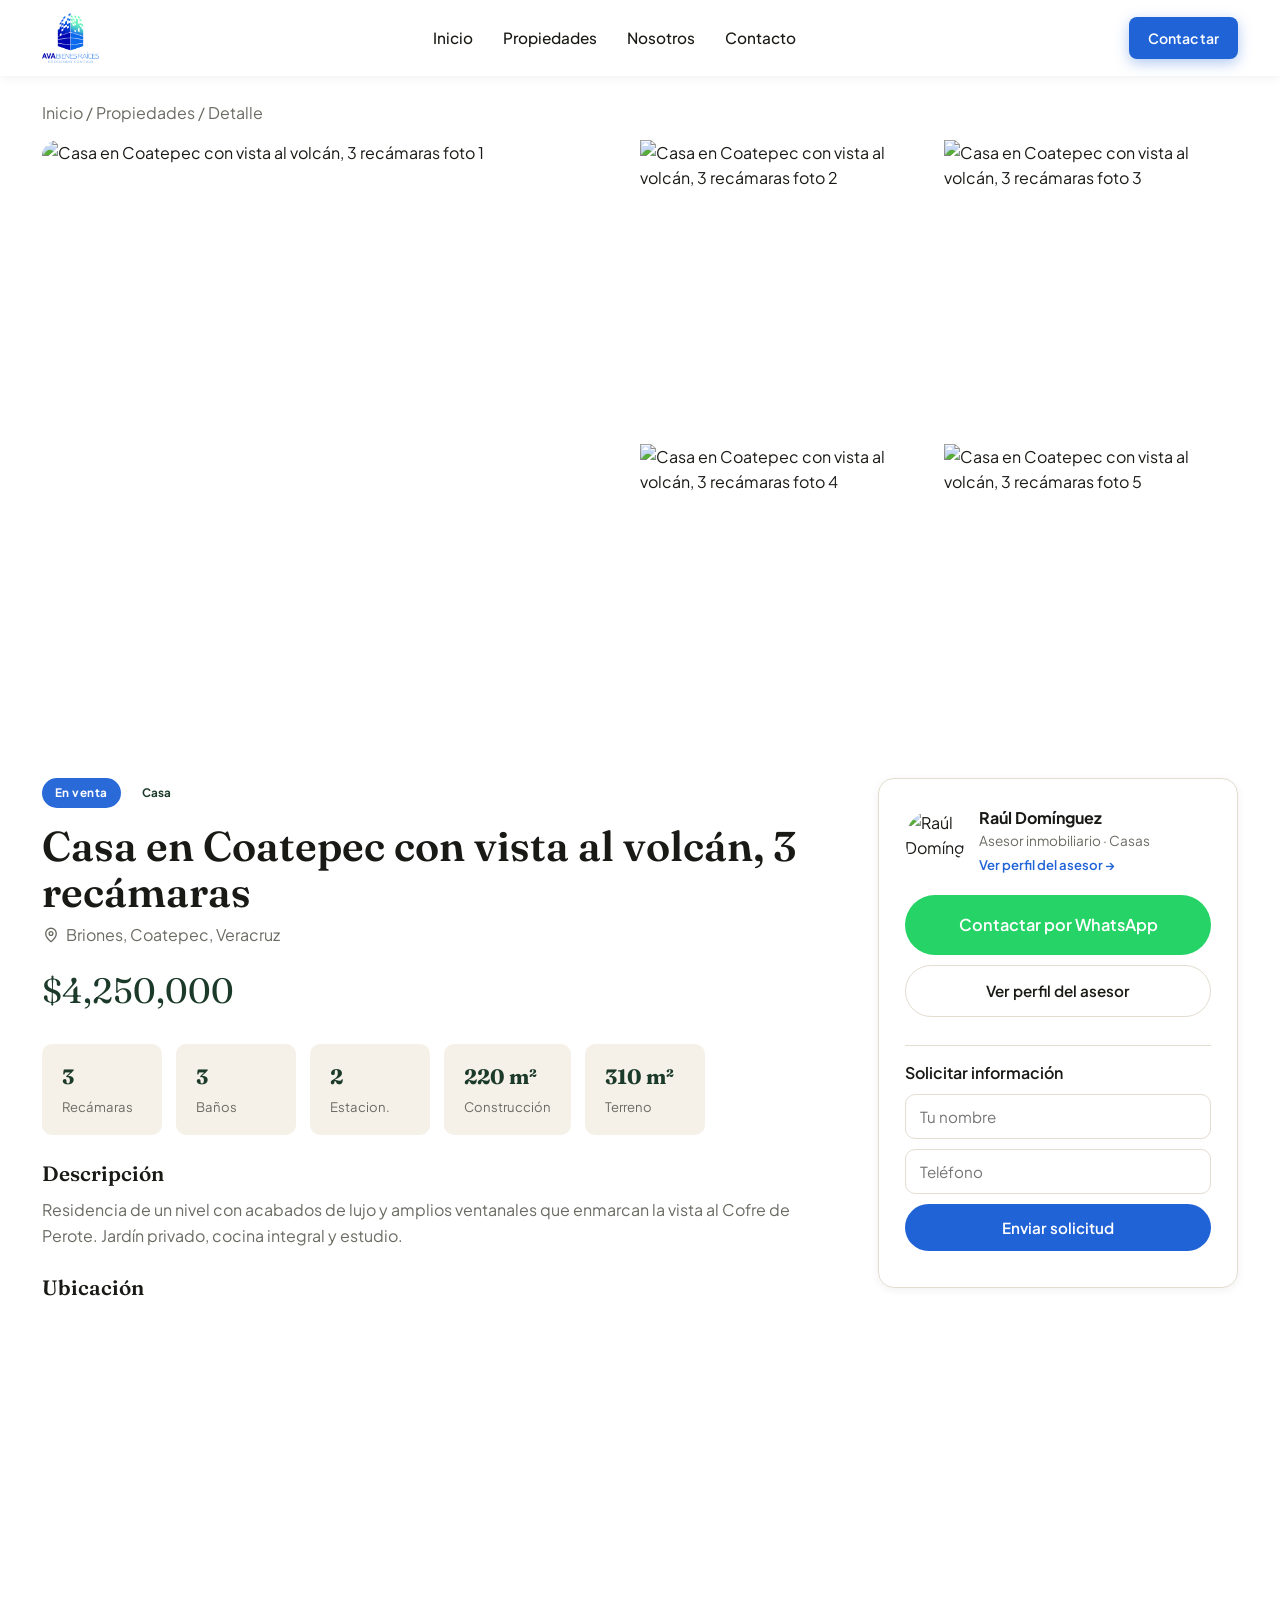
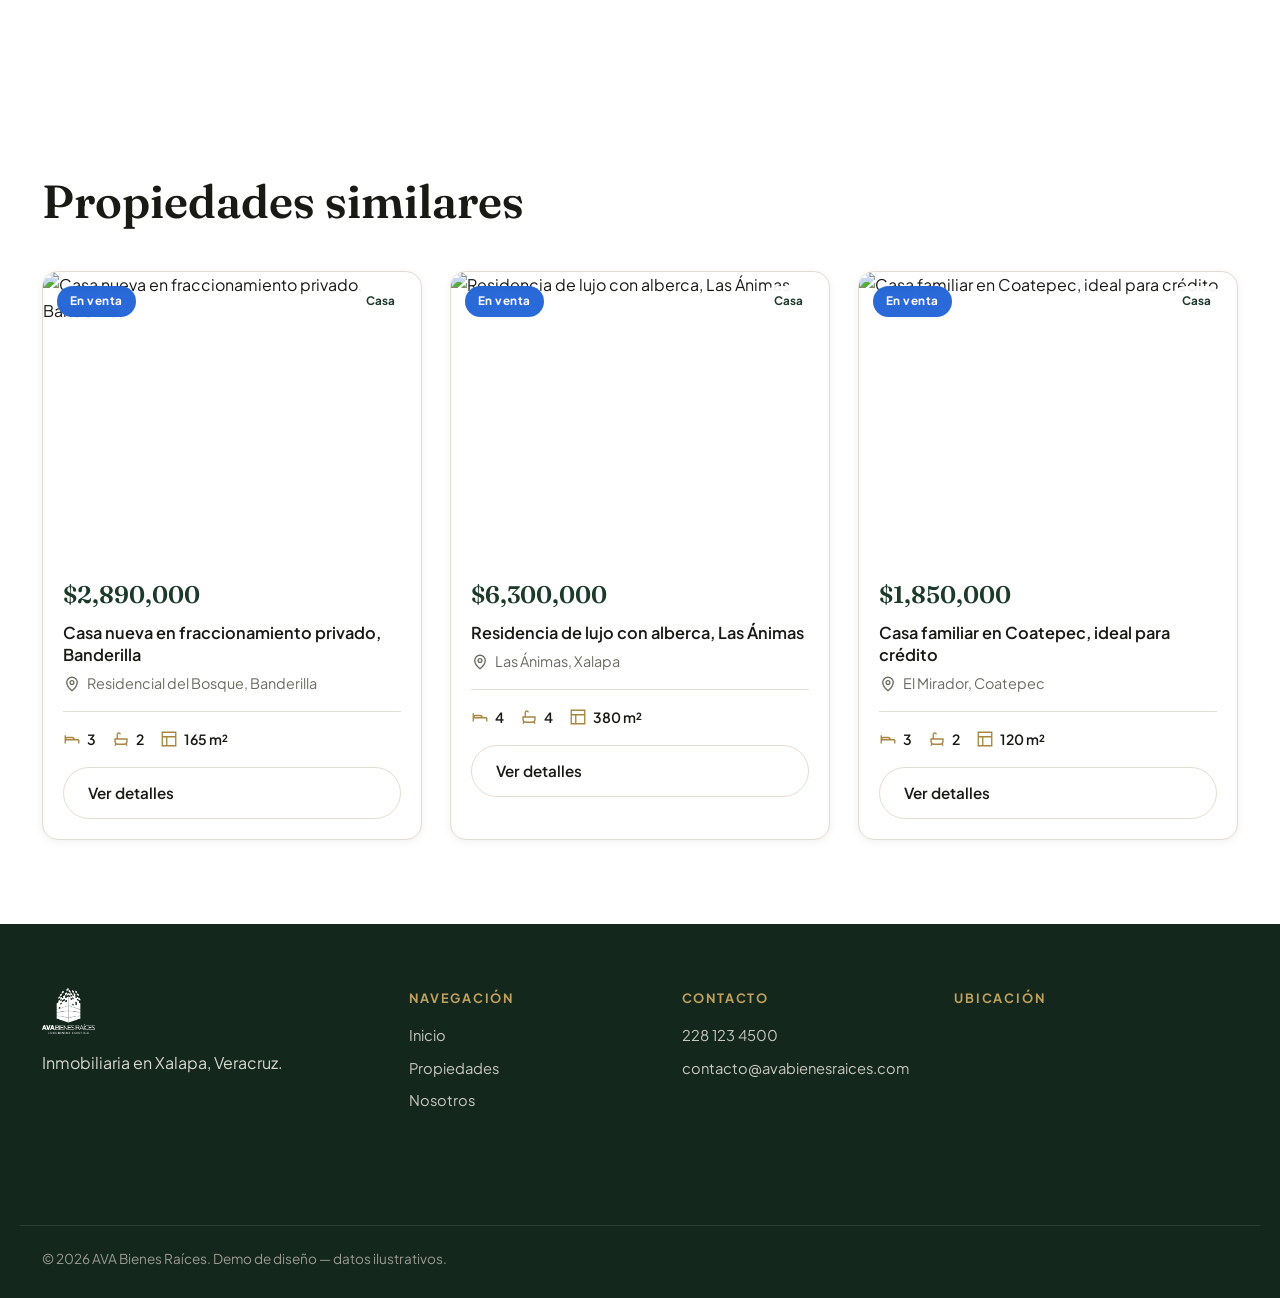
==== commit 94cc2790: "Botones verdes a azul, badge En venta azul, boton Contactar compacto en header, equipo con carrusel " ====
--- a/propiedad.html
+++ b/propiedad.html
@@ -25,7 +25,7 @@
         <a href="index.html#contacto">Contacto</a>
       </nav>
       <div class="nav__cta">
-        <a href="https://wa.me/522281234500" class="btn btn--wa">WhatsApp</a>
+        <a href="https://wa.me/522281234500" class="btn btn--contact">Contactar</a>
         <button class="nav__toggle" aria-label="Menú"><span></span><span></span><span></span></button>
       </div>
     </div>
--- a/css/styles.css
+++ b/css/styles.css
@@ -67,8 +67,15 @@
   transition: transform .2s ease, background .2s ease, color .2s ease;
 }
 .btn:hover { transform: translateY(-2px); }
-.btn--primary { background: var(--forest); color: #fff; }
-.btn--primary:hover { background: var(--forest-2); }
+.btn--primary { background: var(--blue); color: #fff; }
+.btn--primary:hover { background: var(--blue-dark); }
+/* Botón "Contactar" del header: compacto, poco redondeado, estilizado */
+.btn--contact {
+  background: var(--blue); color: #fff; border-radius: 8px;
+  padding: 9px 18px; font-size: .88rem; letter-spacing: .01em;
+  box-shadow: 0 4px 14px rgba(31,99,214,.35);
+}
+.btn--contact:hover { background: var(--blue-dark); transform: translateY(-1px); }
 .btn--gold { background: var(--blue); color: #fff; }
 .btn--gold:hover { background: var(--blue-dark); color: #fff; }
 .btn--blue { background: var(--blue); color: #fff; }
@@ -171,7 +178,7 @@
   position: absolute; top: 14px; left: 14px; padding: 6px 13px; border-radius: 999px;
   font-size: .73rem; font-weight: 700; letter-spacing: .04em; color: #fff; backdrop-filter: blur(3px);
 }
-.badge--venta { background: rgba(28,58,42,.92); }
+.badge--venta { background: rgba(31,99,214,.95); }
 .badge--renta { background: rgba(192,160,92,.95); color: var(--forest); }
 .card__type { position: absolute; top: 14px; right: 14px; background: rgba(255,255,255,.92); color: var(--forest); padding: 6px 12px; border-radius: 999px; font-size: .73rem; font-weight: 700; }
 .card__body { padding: 20px; display: flex; flex-direction: column; flex: 1; }
@@ -314,7 +321,7 @@
   border-radius: var(--radius-sm); font-weight: 600; font-size: .92rem; transition: all .18s ease;
 }
 .choice__btn:hover { border-color: var(--gold); }
-.choice__btn.active { background: var(--forest); color: #fff; border-color: var(--forest); }
+.choice__btn.active { background: var(--blue); color: #fff; border-color: var(--blue); }
 
 /* Pasos que aparecen progresivamente */
 .contact-step { display: none; }
@@ -426,9 +433,16 @@
   .cat-grid { grid-template-columns: 1fr 1fr; gap: 12px; }
   .cat-card { aspect-ratio: 1/1; }
   .credits-grid { grid-template-columns: 1fr; }
-  .team-grid { grid-template-columns: 1fr; }
-  .team-card { gap: 14px; padding: 14px; }
-  .team-card__photo { width: 76px; height: 76px; }
+  /* Equipo en móvil: carrusel horizontal con scroll (no una lista larga) */
+  .team-grid {
+    display: flex; grid-template-columns: none; gap: 14px;
+    overflow-x: auto; scroll-snap-type: x mandatory;
+    margin: 0 -22px; padding: 4px 22px 14px; -webkit-overflow-scrolling: touch;
+  }
+  .team-grid::-webkit-scrollbar { height: 5px; }
+  .team-grid::-webkit-scrollbar-thumb { background: var(--line); border-radius: 4px; }
+  .team-card { flex: 0 0 84%; scroll-snap-align: start; gap: 14px; padding: 14px; }
+  .team-card__photo { width: 72px; height: 72px; }
   .contact-card { padding: 22px; }
   .vcard__actions { flex-direction: column; }
   .stats { flex-wrap: wrap; gap: 22px; }
